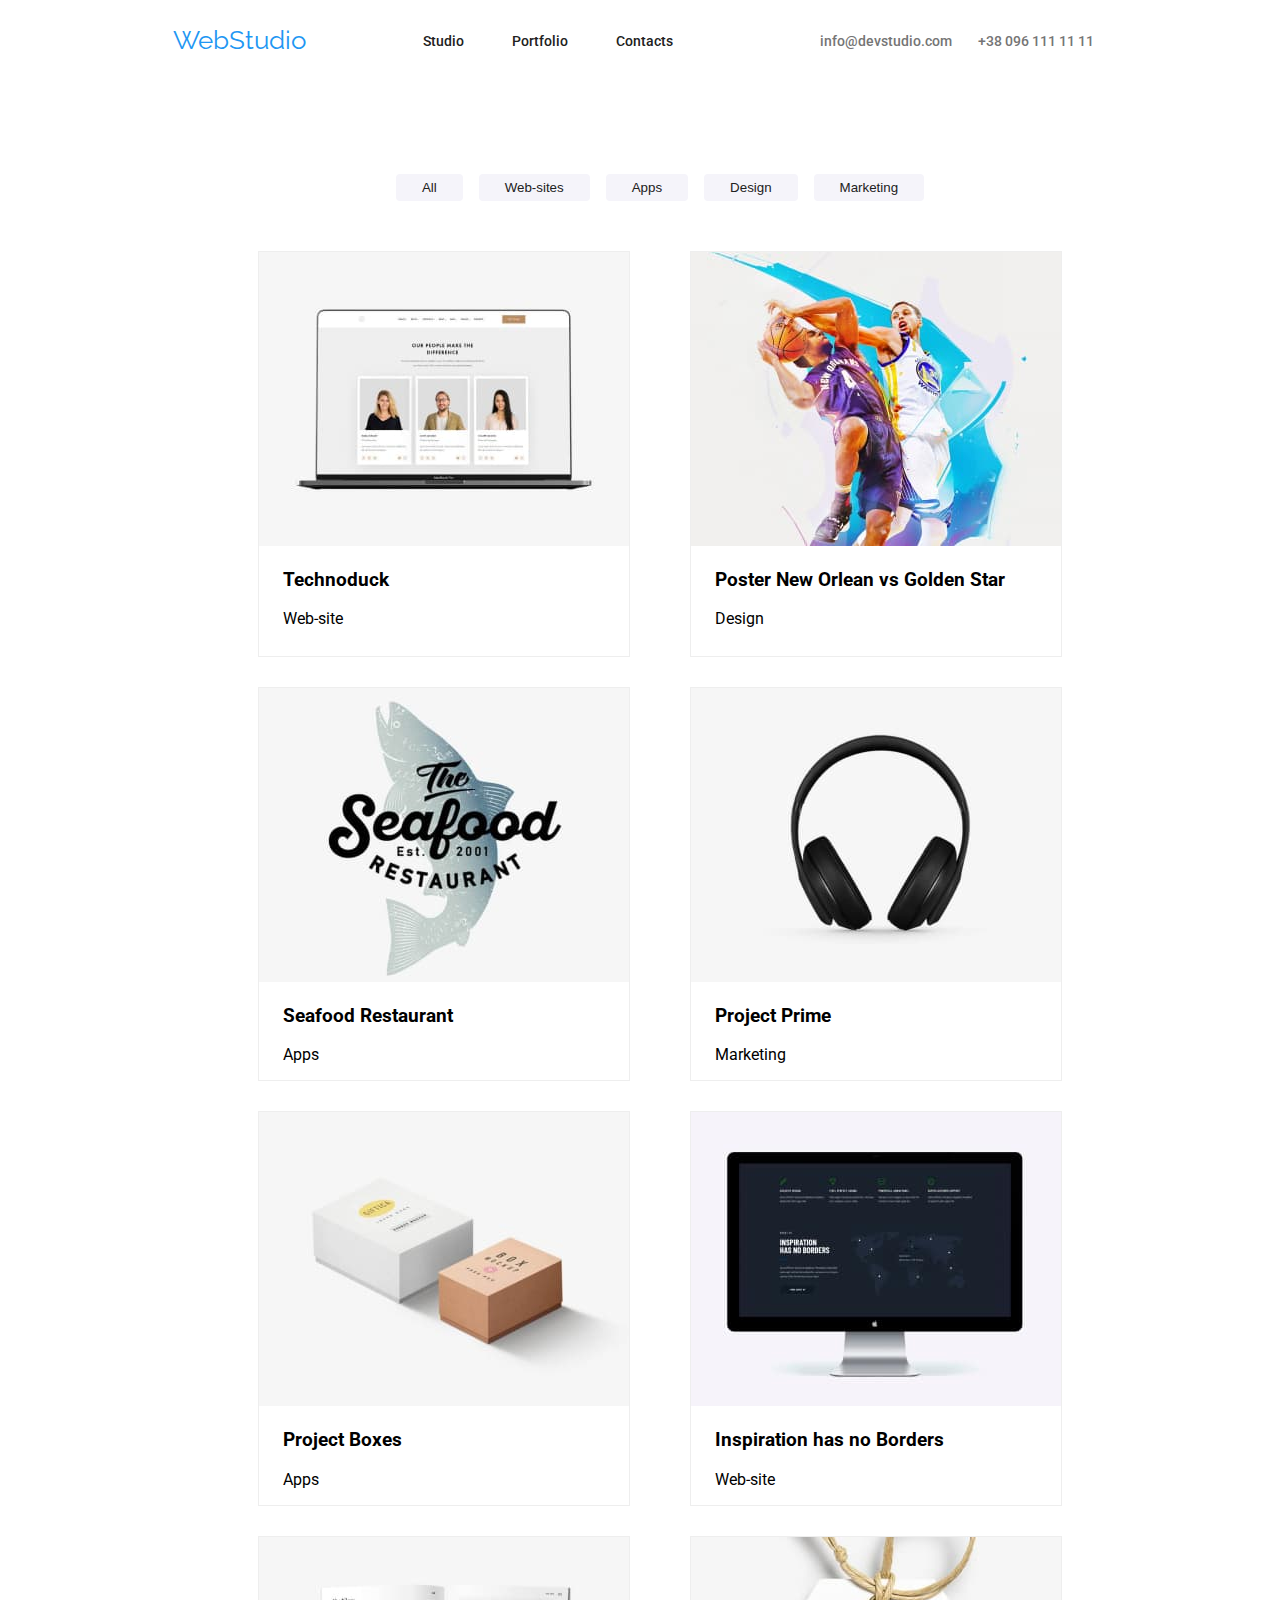
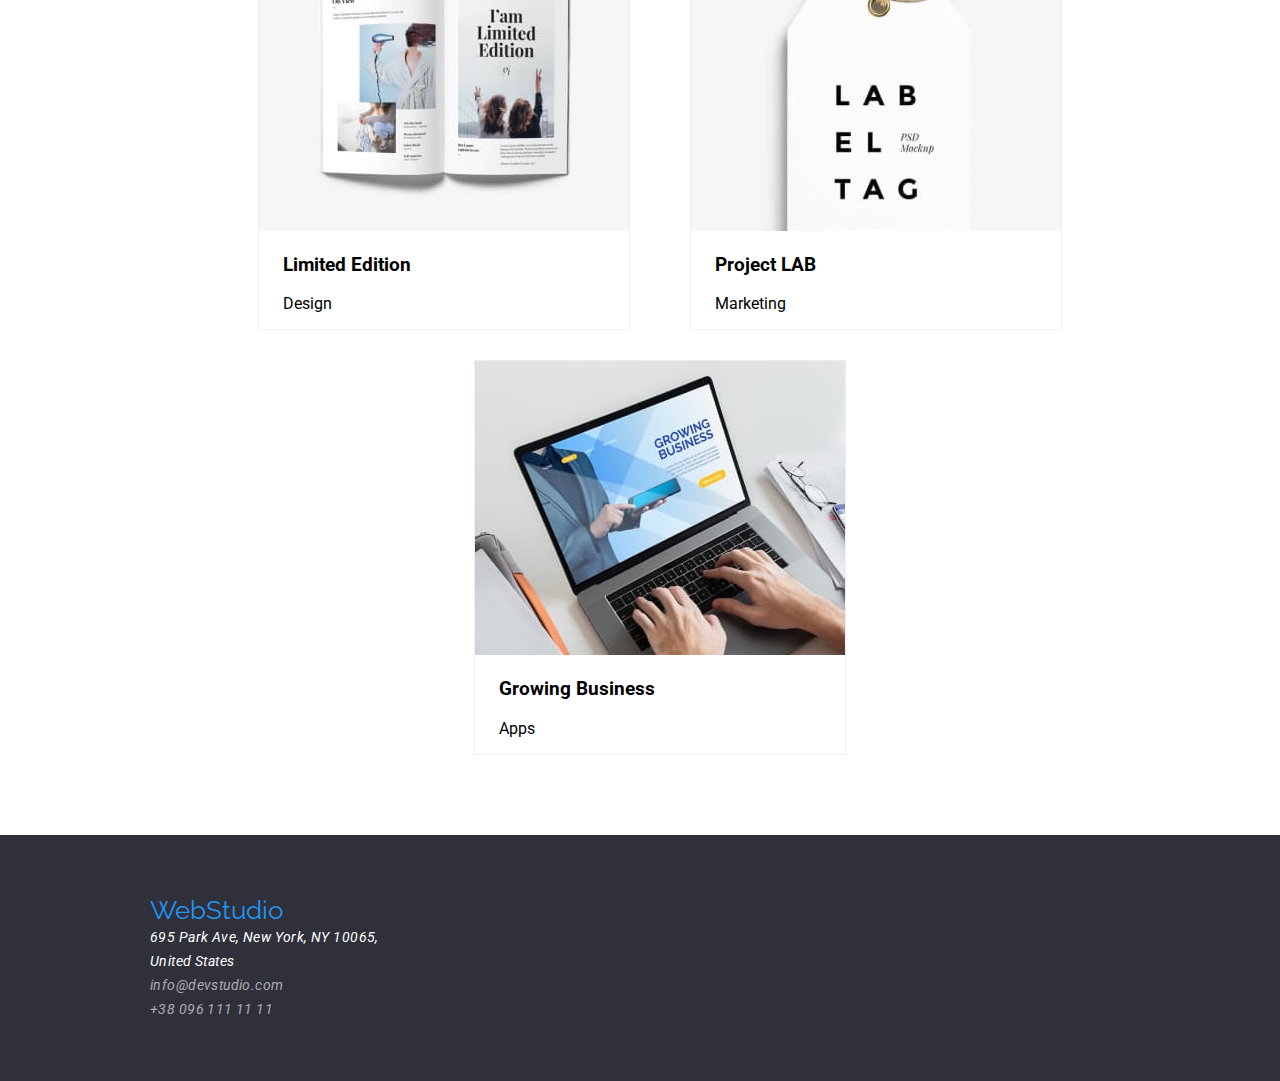
==== portfolio.html @ 28550346 "Created Portfolio Page + Styling" ====
<!DOCTYPE html>
<html lang="en">
  <head>
    <meta charset="UTF-8" />
    <meta
      name="description"
      content="This is the portfolio page for the website of WebStudio"
    />
    <meta
      name="keywords"
      content="WebStudio, Website, Developers, Create, Solutions, Web solutions, technology, Portfolio"
    />
    <meta name="viewport" content="width=device-width, initial-scale=1.0" />
    <link href="css/style.css" rel="stylesheet" />
    <link rel="preconnect" href="https://fonts.googleapis.com" />
    <link rel="preconnect" href="https://fonts.gstatic.com" crossorigin />
    <link
      href="https://fonts.googleapis.com/css2?family=Raleway:wght@700&family=Roboto:wght@400;500;900&display=swap"
      rel="stylesheet"
    />
    <title>Portfolio - WebStudio</title>
  </head>

  <body>
    <header>
      <div class="header">
        <nav class="navbar">
          <a href="index.html" class="logo">WebStudio</a>
          <ul class="nav-list">
            <li>
              <a href="index.html" class="nav-items">Studio</a>
            </li>
            <li>
              <a href="portfolio.html" class="nav-items">Portfolio</a>
            </li>
            <li>
              <a href="#" class="nav-items">Contacts</a>
            </li>
          </ul>
        </nav>
        <ul class="right-navbar">
          <li>
            <a href="mailto:info@devstudio.com" class="contact-information"
              >info@devstudio.com</a
            >
          </li>
          <li>
            <a href="tel:+380961111111" class="contact-information"
              >+38 096 111 11 11</a
            >
          </li>
        </ul>
      </div>
    </header>
    <main>
      <section class="portfolio-showcase">
        <div>
          <ul class="selector-menu-buttons">
            <li>
              <button type="button">All</button>
            </li>
            <li>
              <button type="button">Web-sites</button>
            </li>
            <li>
              <button type="button">Apps</button>
            </li>
            <li>
              <button type="button">Design</button>
            </li>
            <li>
              <button type="button">Marketing</button>
            </li>
          </ul>
        </div>

        <div>
          <ul class="portfolio-showcase-pictures">
            <li style="border: 1px solid #eeeeee; width: 370px; height: 404px">
              <img
                src="./images/portfolio-images/imgportfolio-technoduck.jpg"
                width="370"
                height="294"
                alt="An image of a laptop with a website open on it"
              />
              <h3 style="padding-left: 24px">Technoduck</h3>
              <p style="">Web-site</p>
            </li>
            <li>
              <img
                src="./images/portfolio-images/imgportfolio-neworleans-golden-star.jpg"
                width="370"
                height="294"
                alt="An image of Steph Curry blocking Herbet Jone's shot"
              />
              <h3>Poster New Orlean vs Golden Star</h3>
              <p>Design</p>
            </li>
            <li>
              <img
                src="./images/portfolio-images/imgportfolio-seafood.jpg"
                width="370"
                height="294"
                alt="An image of a poster for a seafood restaurant with a Shark on it"
              />
              <h3>Seafood Restaurant</h3>
              <p>Apps</p>
            </li>
            <li>
              <img
                src="./images/portfolio-images/imgporfolio-prime.jpg"
                width="370"
                height="294"
                alt="An image of a black pair of headphones with a white background"
              />
              <h3>Project Prime</h3>
              <p>Marketing</p>
            </li>
            <li>
              <img
                src="./images/portfolio-images/imgportfolio-project-boxes.jpg"
                width="370"
                height="294"
                alt="A picture of a white box and a redish/pink box"
              />
              <h3>Project Boxes</h3>
              <p>Apps</p>
            </li>
            <li>
              <img
                src="./images/portfolio-images/imgportfolio-inspiration-has-no-border.jpg"
                width="370"
                height="294"
                alt="Picture of Computer screen"
              />
              <h3>Inspiration has no Borders</h3>
              <p>Web-site</p>
            </li>
            <li>
              <img
                src="./images/portfolio-images/imgporfolio-limited-edition.jpg"
                width="370"
                height="294"
                alt="Picture of a book with the words limited edition printed on it"
              />
              <h3>Limited Edition</h3>
              <p>Design</p>
            </li>
            <li>
              <img
                src="./images/portfolio-images/imgportfolio-project-lab.jpg"
                width="370"
                height="294"
                alt="Picture of A Label with the words Label Tag written on it"
              />
              <h3>Project LAB</h3>
              <p>Marketing</p>
            </li>
            <li>
              <img
                src="./images/portfolio-images/imgportfolio-growing-buisness.jpg"
                width="370"
                height="294"
                alt="A picture of someone working on a laptop"
              />
              <h3>Growing Business</h3>
              <p>Apps</p>
            </li>
          </ul>
        </div>
      </section>
    </main>
    <footer class="footer-style">
      <div class="address-column">
        <a href="index.html" class="logo">WebStudio</a>
        <address>
          <ul>
            <li class="physical-address">
              <a href="#">695 Park Ave, New York, NY 10065, United States</a>
            </li>
            <li class="faded-address-bar-items">
              <a href="mailto:info@devstudio.com">info@devstudio.com</a>
            </li>
            <li class="faded-address-bar-items">
              <a href="tel:+380961111111">+38 096 111 11 11</a>
            </li>
          </ul>
        </address>
      </div>
    </footer>
  </body>
</html>
---- css/style.css ----
:root {
  --blue: #2196f3;
  --black: #212121;
  --grey: #757575;
  --white: #ffffff;
  --dark-blue: #2f303a;
  --off-white: #f5f4fa;
  --card-border-white: #eeeeee;
  --white-60percent: rgba(255, 255, 255, 0.6);
}

body {
  font-family: "Roboto", sans-serif;
  margin: 0 auto;
}

a {
  text-decoration: none;
}

ul {
  list-style: none;
}

.header {
  display: flex;
  justify-content: space-between;
  align-items: center;
  padding: 0 13.49%;
  height: 80px;
}

.navbar {
  display: flex;
  justify-content: space-between;
  align-items: center;
  width: 500px;
}

.nav-list {
  display: flex;
  justify-content: space-between;
  align-items: center;
  width: 50%;
}

.logo {
  font-family: "Raleway", sans-serif;
  font-size: 26px;
  color: var(--blue);
}

.right-navbar {
  width: 300px;
  display: flex;
  justify-content: space-around;
}

.nav-items {
  color: var(--black);
  font-size: 14px;
  font-weight: 500;
}

.contact-information {
  color: var(--grey);
  font-size: 14px;
  font-weight: 500;
}

.nav-items:hover,
.contact-information:hover {
  color: var(--blue);
  transition-duration: 0.5s;
}

.main-section {
  width: 100%;
  height: 600px;
  background-color: var(--dark-blue);
  color: var(--white);
  font-size: 44px;
  letter-spacing: 0.06em;
  text-transform: uppercase;
  font-weight: 900;
  display: flex;
  flex-direction: column;
  justify-content: center;
  text-align: center;
}

.main-section button {
  color: var(--white);
  background-color: var(--blue);
  border-radius: 4px;
  box-shadow: 0px, 4px, 4px, rgba(0, 0, 0, 0.15);
  border-style: none;
  width: 200px;
  height: 50px;
  font-weight: 700;
  font-size: 16px;
}

.webstudio-selling-points {
  margin-bottom: 100px;
  margin-top: 94px;
  display: flex;
  justify-content: space-evenly;
}

.webstudio-selling-points div {
  width: 1170px;
}

.webstudio-selling-points ul {
  display: flex;
}

.webstudio-selling-points ul li {
  line-height: 24px;
  letter-spacing: 0.03em;
}

.webstudio-selling-points h3 {
  color: var(--black);
  font-size: 14px;
  font-weight: 700;
}

.webstudio-selling-points p {
  color: var(--grey);
  font-size: 14px;
  font-weight: 400;
}

.what-we-do {
  display: flex;
  flex-direction: column;
  align-items: center;
  margin-bottom: 94px;
}

.what-we-do h2 {
  font-weight: 700;
  font-size: 36px;
  text-align: center;
  color: var(--black);
}

.images-section {
  display: flex;
  justify-content: space-between;
  width: 1170px;
  align-items: center;
}

.our-team {
  width: 100%;
  background-color: var(--off-white);
  padding-bottom: 94px;
}

.our-team-header {
  padding-top: 94px;
  padding-bottom: 50px;
  color: var(--black);
  font-weight: 700;
  font-size: 36px;
  text-align: center;
}

.member-card {
  width: 270px;
  height: 368px;
  margin: 30px;
  background-color: var(--white);
  box-shadow: 0px 1px 3px rgba(0, 0, 0, 0.12), 0px 1px 1px rgba(0, 0, 0, 0.14),
    0px 2px 1px rgba(0, 0, 0, 0.2);
  border-radius: 0px 0px 4px 4px;
  text-align: center;
}

.our-team ul {
  display: flex;
  justify-content: center;
}

.footer-style {
  background-color: var(--dark-blue);
  padding: 60px 0;
}

.address-column {
  width: 230px;
  margin-left: 150px;
}

.address-column ul {
  margin: 0;
  padding: 0;
}

.physical-address > a {
  color: var(--white);
  font-size: 14px;
  line-height: 24px;
  letter-spacing: 0.03em;
}

.faded-address-bar-items > a {
  color: var(--white-60percent);
  font-size: 14px;
  line-height: 24px;
  letter-spacing: 0.03em;
}

.selector-menu-buttons {
  display: flex;
  flex-direction: row;
  justify-content: center;
  margin-bottom: 50px;
}
.selector-menu-buttons button {
  cursor: pointer;
  padding: 6px 26px;
  color: var(--black);
  background-color: var(--off-white);
  border-radius: 4px;
  border-style: hidden;
  margin: 0px 8px;
}

.selector-menu-buttons button:hover {
  color: var(--white);
  background-color: var(--blue);
  transition: 200ms;
}

.portfolio-showcase {
  margin-top: 94px;
}

.portfolio-showcase-pictures {
  display: flex;
  flex-direction: row;
  flex-wrap: wrap;
  justify-content: center;
  margin-bottom: 50px;
}

.portfolio-showcase-pictures li {
  cursor: pointer;
  margin: 0 30px 30px 30px;
  border: 1px solid var(--card-border-white);
}

.portfolio-showcase-pictures li > h3,
p {
  padding-left: 24px;
}
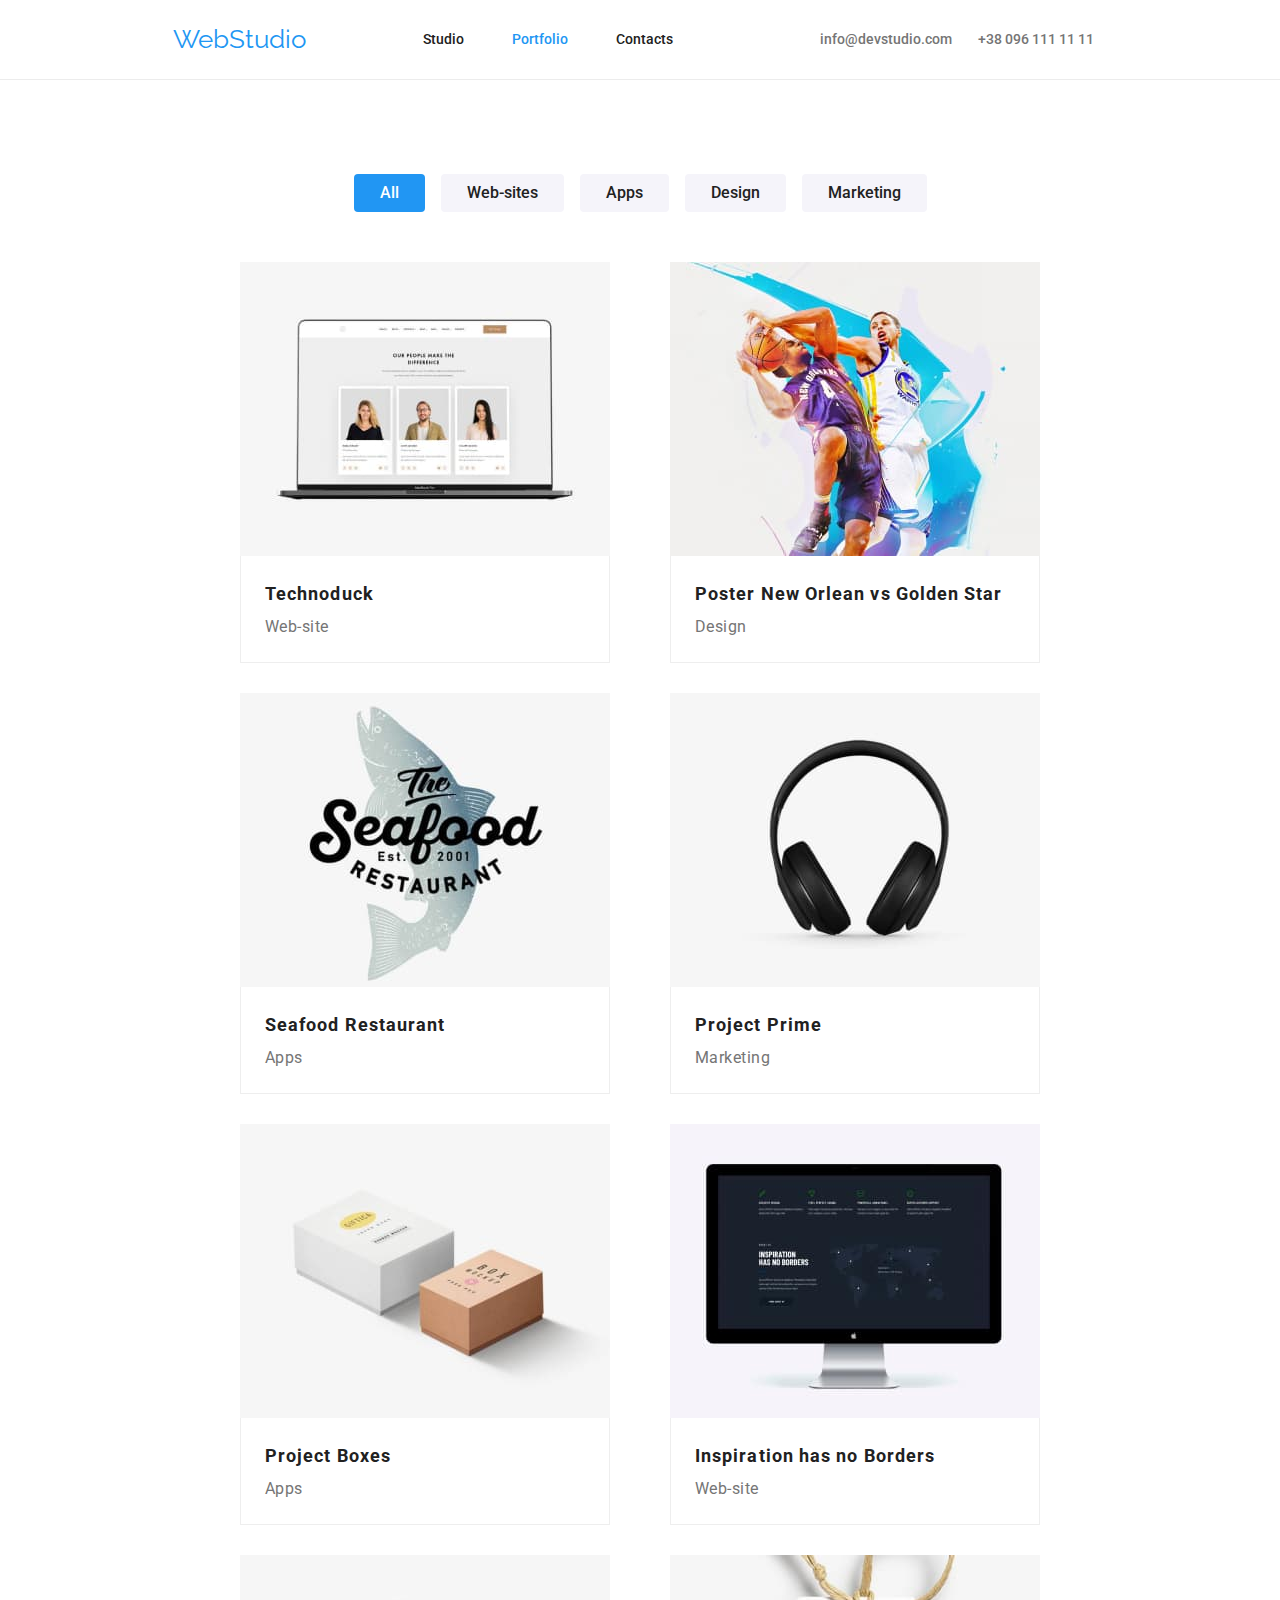
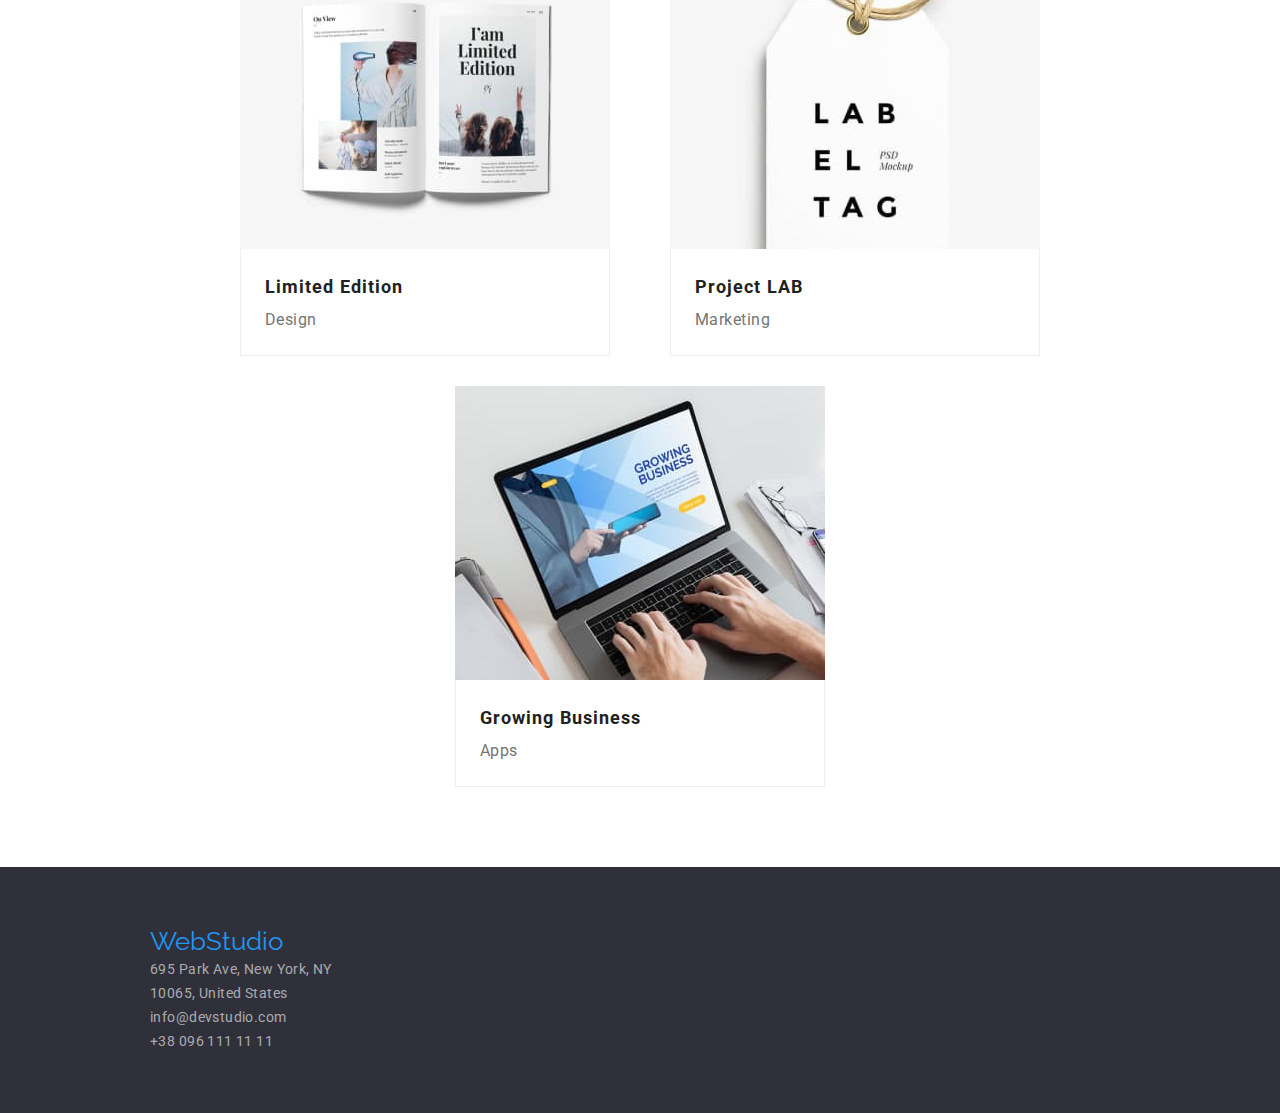
==== commit b623dd49: "Requested changes and various fixes" ====
--- a/portfolio.html
+++ b/portfolio.html
@@ -11,6 +11,10 @@
       content="WebStudio, Website, Developers, Create, Solutions, Web solutions, technology, Portfolio"
     />
     <meta name="viewport" content="width=device-width, initial-scale=1.0" />
+    <link
+      rel="stylesheet"
+      href="https://cdnjs.cloudflare.com/ajax/libs/modern-normalize/1.0.0/modern-normalize.min.css"
+    />
     <link href="css/style.css" rel="stylesheet" />
     <link rel="preconnect" href="https://fonts.googleapis.com" />
     <link rel="preconnect" href="https://fonts.gstatic.com" crossorigin />
@@ -25,27 +29,29 @@
     <header>
       <div class="header">
         <nav class="navbar">
-          <a href="index.html" class="logo">WebStudio</a>
-          <ul class="nav-list">
-            <li>
-              <a href="index.html" class="nav-items">Studio</a>
-            </li>
-            <li>
-              <a href="portfolio.html" class="nav-items">Portfolio</a>
-            </li>
-            <li>
-              <a href="#" class="nav-items">Contacts</a>
+          <a href="index.html" class="logo link">WebStudio</a>
+          <ul class="nav-list list">
+            <li>
+              <a href="index.html" class="nav-items link">Studio</a>
+            </li>
+            <li>
+              <a href="portfolio.html" class="nav-items current-link link"
+                >Portfolio</a
+              >
+            </li>
+            <li>
+              <a href="#" class="nav-items link">Contacts</a>
             </li>
           </ul>
         </nav>
-        <ul class="right-navbar">
+        <ul class="right-navbar list">
           <li>
-            <a href="mailto:info@devstudio.com" class="contact-information"
+            <a href="mailto:info@devstudio.com" class="contact-information link"
               >info@devstudio.com</a
             >
           </li>
           <li>
-            <a href="tel:+380961111111" class="contact-information"
+            <a href="tel:+380961111111" class="contact-information link"
               >+38 096 111 11 11</a
             >
           </li>
@@ -55,9 +61,9 @@
     <main>
       <section class="portfolio-showcase">
         <div>
-          <ul class="selector-menu-buttons">
-            <li>
-              <button type="button">All</button>
+          <ul class="selector-menu-buttons list">
+            <li>
+              <button type="button" class="filter-current">All</button>
             </li>
             <li>
               <button type="button">Web-sites</button>
@@ -72,19 +78,19 @@
               <button type="button">Marketing</button>
             </li>
           </ul>
-        </div>
 
-        <div>
-          <ul class="portfolio-showcase-pictures">
-            <li style="border: 1px solid #eeeeee; width: 370px; height: 404px">
+          <ul class="portfolio-showcase-pictures list">
+            <li>
               <img
                 src="./images/portfolio-images/imgportfolio-technoduck.jpg"
                 width="370"
                 height="294"
                 alt="An image of a laptop with a website open on it"
               />
-              <h3 style="padding-left: 24px">Technoduck</h3>
-              <p style="">Web-site</p>
+              <div class="project-wrapper">
+                <h3>Technoduck</h3>
+                <p>Web-site</p>
+              </div>
             </li>
             <li>
               <img
@@ -93,8 +99,10 @@
                 height="294"
                 alt="An image of Steph Curry blocking Herbet Jone's shot"
               />
-              <h3>Poster New Orlean vs Golden Star</h3>
-              <p>Design</p>
+              <div class="project-wrapper">
+                <h3>Poster New Orlean vs Golden Star</h3>
+                <p>Design</p>
+              </div>
             </li>
             <li>
               <img
@@ -103,8 +111,10 @@
                 height="294"
                 alt="An image of a poster for a seafood restaurant with a Shark on it"
               />
-              <h3>Seafood Restaurant</h3>
-              <p>Apps</p>
+              <div class="project-wrapper">
+                <h3>Seafood Restaurant</h3>
+                <p>Apps</p>
+              </div>
             </li>
             <li>
               <img
@@ -113,8 +123,10 @@
                 height="294"
                 alt="An image of a black pair of headphones with a white background"
               />
-              <h3>Project Prime</h3>
-              <p>Marketing</p>
+              <div class="project-wrapper">
+                <h3>Project Prime</h3>
+                <p>Marketing</p>
+              </div>
             </li>
             <li>
               <img
@@ -123,8 +135,10 @@
                 height="294"
                 alt="A picture of a white box and a redish/pink box"
               />
-              <h3>Project Boxes</h3>
-              <p>Apps</p>
+              <div class="project-wrapper">
+                <h3>Project Boxes</h3>
+                <p>Apps</p>
+              </div>
             </li>
             <li>
               <img
@@ -133,8 +147,10 @@
                 height="294"
                 alt="Picture of Computer screen"
               />
-              <h3>Inspiration has no Borders</h3>
-              <p>Web-site</p>
+              <div class="project-wrapper">
+                <h3>Inspiration has no Borders</h3>
+                <p>Web-site</p>
+              </div>
             </li>
             <li>
               <img
@@ -143,8 +159,10 @@
                 height="294"
                 alt="Picture of a book with the words limited edition printed on it"
               />
-              <h3>Limited Edition</h3>
-              <p>Design</p>
+              <div class="project-wrapper">
+                <h3>Limited Edition</h3>
+                <p>Design</p>
+              </div>
             </li>
             <li>
               <img
@@ -153,8 +171,10 @@
                 height="294"
                 alt="Picture of A Label with the words Label Tag written on it"
               />
-              <h3>Project LAB</h3>
-              <p>Marketing</p>
+              <div class="project-wrapper">
+                <h3>Project LAB</h3>
+                <p>Marketing</p>
+              </div>
             </li>
             <li>
               <img
@@ -163,8 +183,10 @@
                 height="294"
                 alt="A picture of someone working on a laptop"
               />
-              <h3>Growing Business</h3>
-              <p>Apps</p>
+              <div class="project-wrapper">
+                <h3>Growing Business</h3>
+                <p>Apps</p>
+              </div>
             </li>
           </ul>
         </div>
@@ -172,17 +194,21 @@
     </main>
     <footer class="footer-style">
       <div class="address-column">
-        <a href="index.html" class="logo">WebStudio</a>
+        <a href="index.html" class="logo link">WebStudio</a>
         <address>
-          <ul>
-            <li class="physical-address">
-              <a href="#">695 Park Ave, New York, NY 10065, United States</a>
-            </li>
-            <li class="faded-address-bar-items">
-              <a href="mailto:info@devstudio.com">info@devstudio.com</a>
-            </li>
-            <li class="faded-address-bar-items">
-              <a href="tel:+380961111111">+38 096 111 11 11</a>
+          <ul class="list">
+            <li class="address-bar-items">
+              <a href="#" class="link"
+                >695 Park Ave, New York, NY 10065, United States</a
+              >
+            </li>
+            <li class="address-bar-items">
+              <a href="mailto:info@devstudio.com" class="link"
+                >info@devstudio.com</a
+              >
+            </li>
+            <li class="address-bar-items">
+              <a href="tel:+380961111111" class="link">+38 096 111 11 11</a>
             </li>
           </ul>
         </address>
--- a/css/style.css
+++ b/css/style.css
@@ -6,6 +6,7 @@
   --dark-blue: #2f303a;
   --off-white: #f5f4fa;
   --card-border-white: #eeeeee;
+  --border-bottom-grey: #ececec;
   --white-60percent: rgba(255, 255, 255, 0.6);
 }
 
@@ -14,12 +15,39 @@
   margin: 0 auto;
 }
 
-a {
+h1,
+h2,
+h3,
+h4,
+h5,
+h6,
+p {
+  margin: 0;
+}
+html {
+  box-sizing: border-box;
+}
+*,
+*::after,
+*::before {
+  box-sizing: inherit;
+}
+img {
+  display: block;
+  max-width: 100%;
+  height: auto;
+}
+address {
+  font-style: normal;
+}
+.link {
   text-decoration: none;
-}
-
-ul {
+  color: inherit;
+}
+.list {
   list-style: none;
+  padding: 0;
+  margin: 0;
 }
 
 .header {
@@ -28,6 +56,7 @@
   align-items: center;
   padding: 0 13.49%;
   height: 80px;
+  border-bottom: 1px solid var(--border-bottom-grey);
 }
 
 .navbar {
@@ -35,6 +64,10 @@
   justify-content: space-between;
   align-items: center;
   width: 500px;
+}
+
+a.current-link {
+  color: var(--blue);
 }
 
 .nav-list {
@@ -60,43 +93,46 @@
   color: var(--black);
   font-size: 14px;
   font-weight: 500;
+  transition-duration: 0.5s;
 }
 
 .contact-information {
   color: var(--grey);
   font-size: 14px;
   font-weight: 500;
+  transition-duration: 0.5s;
 }
 
 .nav-items:hover,
 .contact-information:hover {
   color: var(--blue);
-  transition-duration: 0.5s;
 }
 
 .main-section {
-  width: 100%;
-  height: 600px;
+  padding: 200px 0;
   background-color: var(--dark-blue);
+  display: flex;
+  flex-direction: column;
+  justify-content: center;
+  align-items: center;
+  text-align: center; /** Centering The Button not sure if correct **/
+}
+
+.main-banner {
   color: var(--white);
   font-size: 44px;
   letter-spacing: 0.06em;
-  text-transform: uppercase;
   font-weight: 900;
-  display: flex;
-  flex-direction: column;
-  justify-content: center;
-  text-align: center;
+  padding-bottom: 30px;
 }
 
 .main-section button {
   color: var(--white);
   background-color: var(--blue);
   border-radius: 4px;
-  box-shadow: 0px, 4px, 4px, rgba(0, 0, 0, 0.15);
   border-style: none;
-  width: 200px;
-  height: 50px;
+  padding: 10px 20px;
+  line-height: 30px;
   font-weight: 700;
   font-size: 16px;
 }
@@ -180,6 +216,21 @@
   text-align: center;
 }
 
+.member-name {
+  font-weight: 500;
+  color: var(--black);
+  font-size: 16px;
+  line-height: 19px;
+  padding: 30px 60px 10px 60px;
+}
+
+.member-role {
+  color: var(--grey);
+  font-weight: 400;
+  font-size: 16px;
+  line-height: 19px;
+}
+
 .our-team ul {
   display: flex;
   justify-content: center;
@@ -200,18 +251,16 @@
   padding: 0;
 }
 
-.physical-address > a {
-  color: var(--white);
+.address-bar-items > a:hover {
+  color: var(--white);
+}
+
+.address-bar-items > a {
+  color: var(--white-60percent);
   font-size: 14px;
   line-height: 24px;
   letter-spacing: 0.03em;
-}
-
-.faded-address-bar-items > a {
-  color: var(--white-60percent);
-  font-size: 14px;
-  line-height: 24px;
-  letter-spacing: 0.03em;
+  transition-duration: 0.5s;
 }
 
 .selector-menu-buttons {
@@ -228,12 +277,19 @@
   border-radius: 4px;
   border-style: hidden;
   margin: 0px 8px;
-}
-
+  transition: 200ms;
+  font-weight: 500;
+  font-size: 16px;
+  line-height: 26px;
+  font-family: "Roboto", sans-serif;
+}
+li > .filter-current {
+  color: var(--white);
+  background-color: var(--blue);
+}
 .selector-menu-buttons button:hover {
   color: var(--white);
   background-color: var(--blue);
-  transition: 200ms;
 }
 
 .portfolio-showcase {
@@ -251,10 +307,26 @@
 .portfolio-showcase-pictures li {
   cursor: pointer;
   margin: 0 30px 30px 30px;
+}
+
+.project-wrapper > h3 {
+  font-weight: 700;
+  font-size: 18px;
+  line-height: 36px;
+  letter-spacing: 0.06em;
+  color: var(--black);
+}
+
+.project-wrapper > p {
+  font-weight: 400;
+  font-size: 16px;
+  line-height: 30px;
+  letter-spacing: 0.03em;
+  color: var(--grey);
+}
+
+.project-wrapper {
+  padding: 20px 24px;
   border: 1px solid var(--card-border-white);
-}
-
-.portfolio-showcase-pictures li > h3,
-p {
-  padding-left: 24px;
-}
+  border-top: none;
+}
